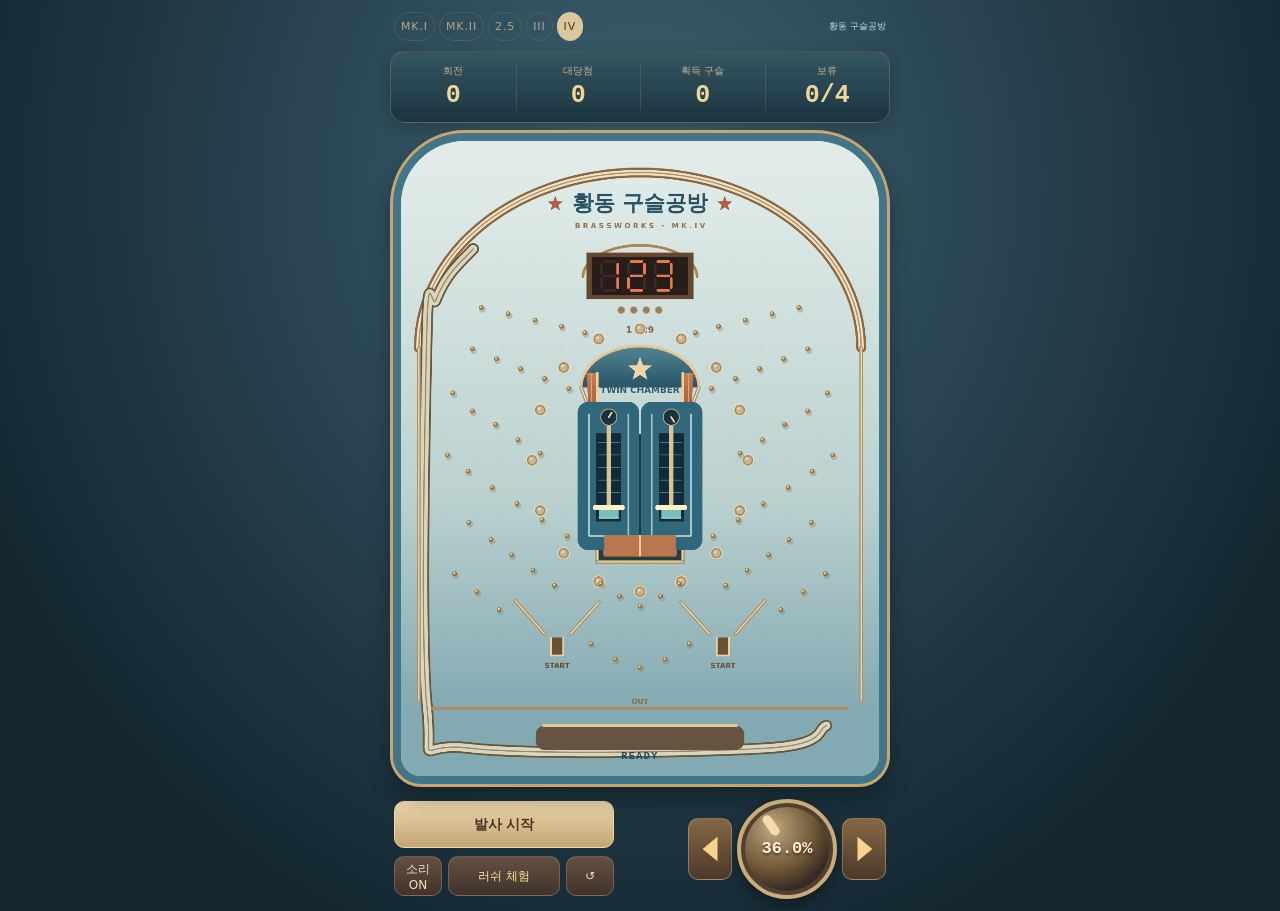
==== pachinko-prototype/mark4/index.html @ 0d3fa0e3 "Add Mk.IV capsule-release sister machine with shared Mk.III engine" ====
<!doctype html>
<html lang="ko"><head><meta charset="utf-8"><meta name="viewport" content="width=device-width,initial-scale=1"><meta name="theme-color" content="#312824"><title>황동 구슬공방 · MARK 4</title><link rel="stylesheet" href="style.css"></head>
<body><main aria-label="황동 구슬공방 마크3">
<nav aria-label="기계 선택"><a href="../index.html">MK.I</a><a href="../mark2/index.html">MK.II</a><a href="../mark25/index.html">2.5</a><a href="../mark3/index.html">III</a><a href="./index.html" aria-current="page">IV</a><span>황동 구슬공방</span></nav>
<div class="hud"><div><small>회전</small><strong id="starts">0</strong></div><div><small>대당첨</small><strong id="wins">0</strong></div><div><small>획득 구슬</small><strong id="paid">0</strong></div><div><small>보류</small><strong id="round">—</strong></div></div>
<div class="cabinet"><canvas id="board" aria-label="압력 실린더와 구슬 저장·방출 장치으로 리치와 당첨을 표현하는 파칭코"></canvas><div class="machine-badge" id="mode" role="status">READY</div></div>
<div class="controls"><div class="actions"><button id="start" class="primary" aria-pressed="false">발사 시작</button><div class="tools"><button id="sound" aria-label="소리" aria-pressed="true">소리 ON</button><button id="demo" title="기록을 초기화하고 러쉬를 체험합니다">러쉬 체험</button><button id="reset" aria-label="기록 초기화" title="초기화">↺</button></div></div>
<div class="handle-control" role="group" aria-label="발사 세기"><button class="arrow" id="power-minus" aria-label="발사 세기 줄이기"><svg viewBox="0 0 24 32" aria-hidden="true"><path d="M20 2 3 16l17 14Z"/></svg></button><div id="handle" class="handle" role="slider" tabindex="0" aria-label="발사 세기" aria-valuemin="0" aria-valuemax="100" aria-valuenow="36"><span class="handle-grip"></span><strong id="power-value">36.0%</strong></div><button class="arrow" id="power-plus" aria-label="발사 세기 늘리기"><svg viewBox="0 0 24 32" aria-hidden="true"><path d="m4 2 17 14L4 30Z"/></svg></button></div></div>
</main><script src="../physics.js"></script><script src="../sound.js"></script><script src="../mark25/physics.js"></script><script src="../mark3/sound.js"></script><script src="../mark3/game.js"></script><script src="game.js"></script><script src="app.js"></script></body></html>
---- pachinko-prototype/mark4/style.css ----
@import url("../mark3/style.css");
body{background:radial-gradient(ellipse at 50% 20%,#3d6170,#132630 80%)}.cabinet{border-color:#427588;background:#bfd3d4;box-shadow:0 0 0 3px #c9a66f,0 14px 25px #0005}.hud{background:linear-gradient(#355662,#1b3540)}.primary[aria-pressed=true]{background:linear-gradient(#527f87,#2c5360)}nav{flex-wrap:wrap}nav span{color:#c5dce0}.machine-badge{color:#21475a}
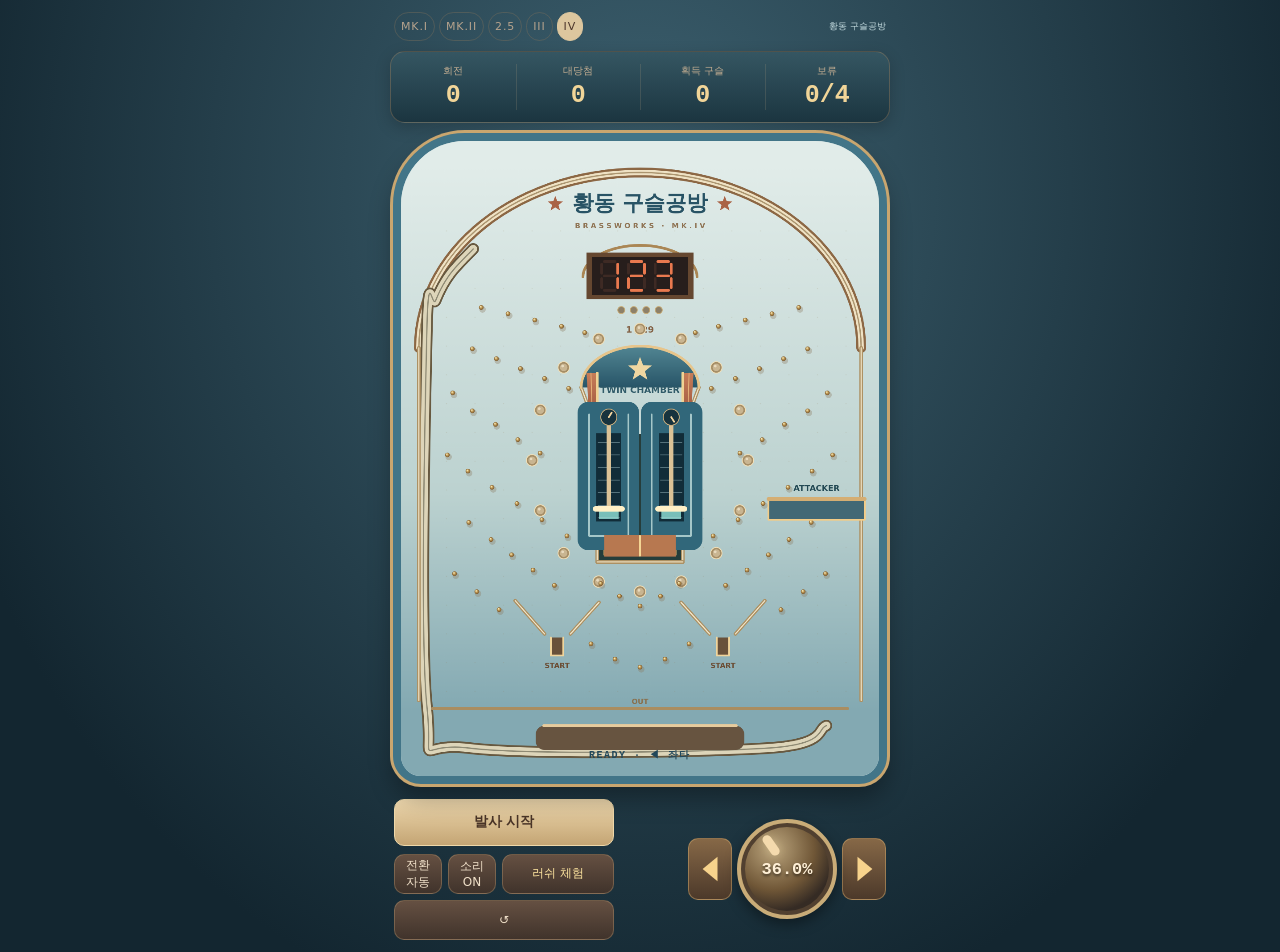
==== commit e17122ba: "Connect Mk.IV right-shot admissions to payout rounds and rush loading" ====
--- a/pachinko-prototype/mark4/index.html
+++ b/pachinko-prototype/mark4/index.html
@@ -4,6 +4,6 @@
 <nav aria-label="기계 선택"><a href="../index.html">MK.I</a><a href="../mark2/index.html">MK.II</a><a href="../mark25/index.html">2.5</a><a href="../mark3/index.html">III</a><a href="./index.html" aria-current="page">IV</a><span>황동 구슬공방</span></nav>
 <div class="hud"><div><small>회전</small><strong id="starts">0</strong></div><div><small>대당첨</small><strong id="wins">0</strong></div><div><small>획득 구슬</small><strong id="paid">0</strong></div><div><small>보류</small><strong id="round">—</strong></div></div>
 <div class="cabinet"><canvas id="board" aria-label="압력 실린더와 구슬 저장·방출 장치으로 리치와 당첨을 표현하는 파칭코"></canvas><div class="machine-badge" id="mode" role="status">READY</div></div>
-<div class="controls"><div class="actions"><button id="start" class="primary" aria-pressed="false">발사 시작</button><div class="tools"><button id="sound" aria-label="소리" aria-pressed="true">소리 ON</button><button id="demo" title="기록을 초기화하고 러쉬를 체험합니다">러쉬 체험</button><button id="reset" aria-label="기록 초기화" title="초기화">↺</button></div></div>
+<div class="controls"><div class="actions"><button id="start" class="primary" aria-pressed="false">발사 시작</button><div class="tools"><button id="aim" aria-pressed="true">전환 자동</button><button id="sound" aria-label="소리" aria-pressed="true">소리 ON</button><button id="demo" title="기록을 초기화하고 러쉬를 체험합니다">러쉬 체험</button><button id="reset" aria-label="기록 초기화" title="초기화">↺</button></div></div>
 <div class="handle-control" role="group" aria-label="발사 세기"><button class="arrow" id="power-minus" aria-label="발사 세기 줄이기"><svg viewBox="0 0 24 32" aria-hidden="true"><path d="M20 2 3 16l17 14Z"/></svg></button><div id="handle" class="handle" role="slider" tabindex="0" aria-label="발사 세기" aria-valuemin="0" aria-valuemax="100" aria-valuenow="36"><span class="handle-grip"></span><strong id="power-value">36.0%</strong></div><button class="arrow" id="power-plus" aria-label="발사 세기 늘리기"><svg viewBox="0 0 24 32" aria-hidden="true"><path d="m4 2 17 14L4 30Z"/></svg></button></div></div>
 </main><script src="../physics.js"></script><script src="../sound.js"></script><script src="../mark25/physics.js"></script><script src="../mark3/sound.js"></script><script src="../mark3/game.js"></script><script src="game.js"></script><script src="app.js"></script></body></html>
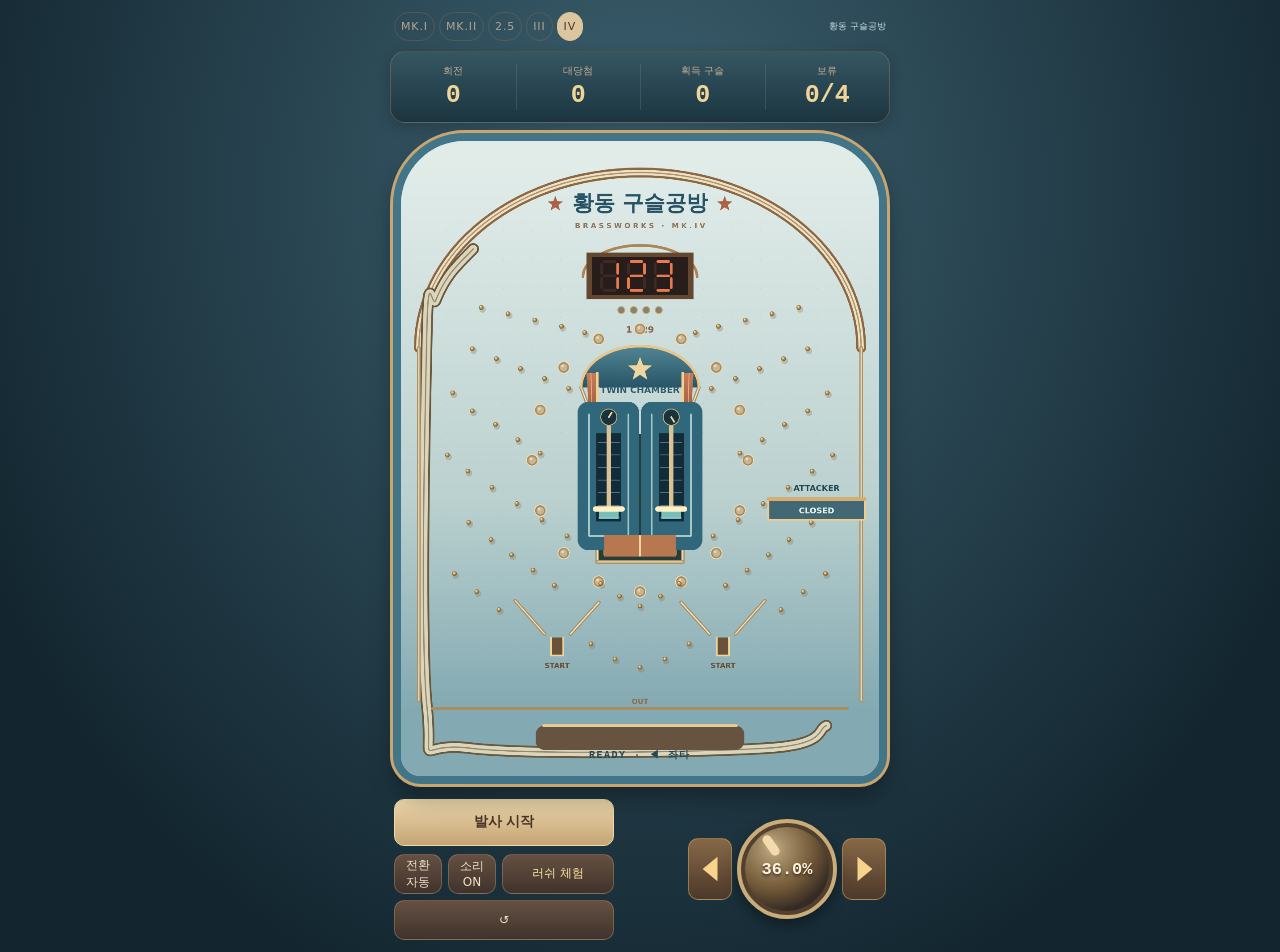
==== commit 5987a8ea: "Refresh Mk.IV shared scripts and clarify attacker admission feedback" ====
--- a/pachinko-prototype/mark4/index.html
+++ b/pachinko-prototype/mark4/index.html
@@ -1,9 +1,9 @@
 <!doctype html>
-<html lang="ko"><head><meta charset="utf-8"><meta name="viewport" content="width=device-width,initial-scale=1"><meta name="theme-color" content="#312824"><title>황동 구슬공방 · MARK 4</title><link rel="stylesheet" href="style.css"></head>
-<body><main aria-label="황동 구슬공방 마크3">
+<html lang="ko"><head><meta charset="utf-8"><meta name="viewport" content="width=device-width,initial-scale=1"><meta name="theme-color" content="#312824"><title>황동 구슬공방 · MARK 4</title><link rel="stylesheet" href="style.css?v=mk4-intake-2"></head>
+<body><main aria-label="황동 구슬공방 마크4">
 <nav aria-label="기계 선택"><a href="../index.html">MK.I</a><a href="../mark2/index.html">MK.II</a><a href="../mark25/index.html">2.5</a><a href="../mark3/index.html">III</a><a href="./index.html" aria-current="page">IV</a><span>황동 구슬공방</span></nav>
 <div class="hud"><div><small>회전</small><strong id="starts">0</strong></div><div><small>대당첨</small><strong id="wins">0</strong></div><div><small>획득 구슬</small><strong id="paid">0</strong></div><div><small>보류</small><strong id="round">—</strong></div></div>
-<div class="cabinet"><canvas id="board" aria-label="압력 실린더와 구슬 저장·방출 장치으로 리치와 당첨을 표현하는 파칭코"></canvas><div class="machine-badge" id="mode" role="status">READY</div></div>
+<div class="cabinet"><canvas id="board" aria-label="압력 실린더와 구슬 저장·방출 장치로 리치와 당첨을 표현하는 파칭코"></canvas><div class="machine-badge" id="mode" role="status">READY</div></div>
 <div class="controls"><div class="actions"><button id="start" class="primary" aria-pressed="false">발사 시작</button><div class="tools"><button id="aim" aria-pressed="true">전환 자동</button><button id="sound" aria-label="소리" aria-pressed="true">소리 ON</button><button id="demo" title="기록을 초기화하고 러쉬를 체험합니다">러쉬 체험</button><button id="reset" aria-label="기록 초기화" title="초기화">↺</button></div></div>
 <div class="handle-control" role="group" aria-label="발사 세기"><button class="arrow" id="power-minus" aria-label="발사 세기 줄이기"><svg viewBox="0 0 24 32" aria-hidden="true"><path d="M20 2 3 16l17 14Z"/></svg></button><div id="handle" class="handle" role="slider" tabindex="0" aria-label="발사 세기" aria-valuemin="0" aria-valuemax="100" aria-valuenow="36"><span class="handle-grip"></span><strong id="power-value">36.0%</strong></div><button class="arrow" id="power-plus" aria-label="발사 세기 늘리기"><svg viewBox="0 0 24 32" aria-hidden="true"><path d="m4 2 17 14L4 30Z"/></svg></button></div></div>
-</main><script src="../physics.js"></script><script src="../sound.js"></script><script src="../mark25/physics.js"></script><script src="../mark3/sound.js"></script><script src="../mark3/game.js"></script><script src="game.js"></script><script src="app.js"></script></body></html>
+</main><script src="../physics.js?v=mk4-intake-2"></script><script src="../sound.js?v=mk4-intake-2"></script><script src="../mark25/physics.js?v=mk4-intake-2"></script><script src="../mark3/sound.js?v=mk4-intake-2"></script><script src="../mark3/game.js?v=mk4-intake-2"></script><script src="game.js?v=mk4-intake-2"></script><script src="app.js?v=mk4-intake-2"></script></body></html>
